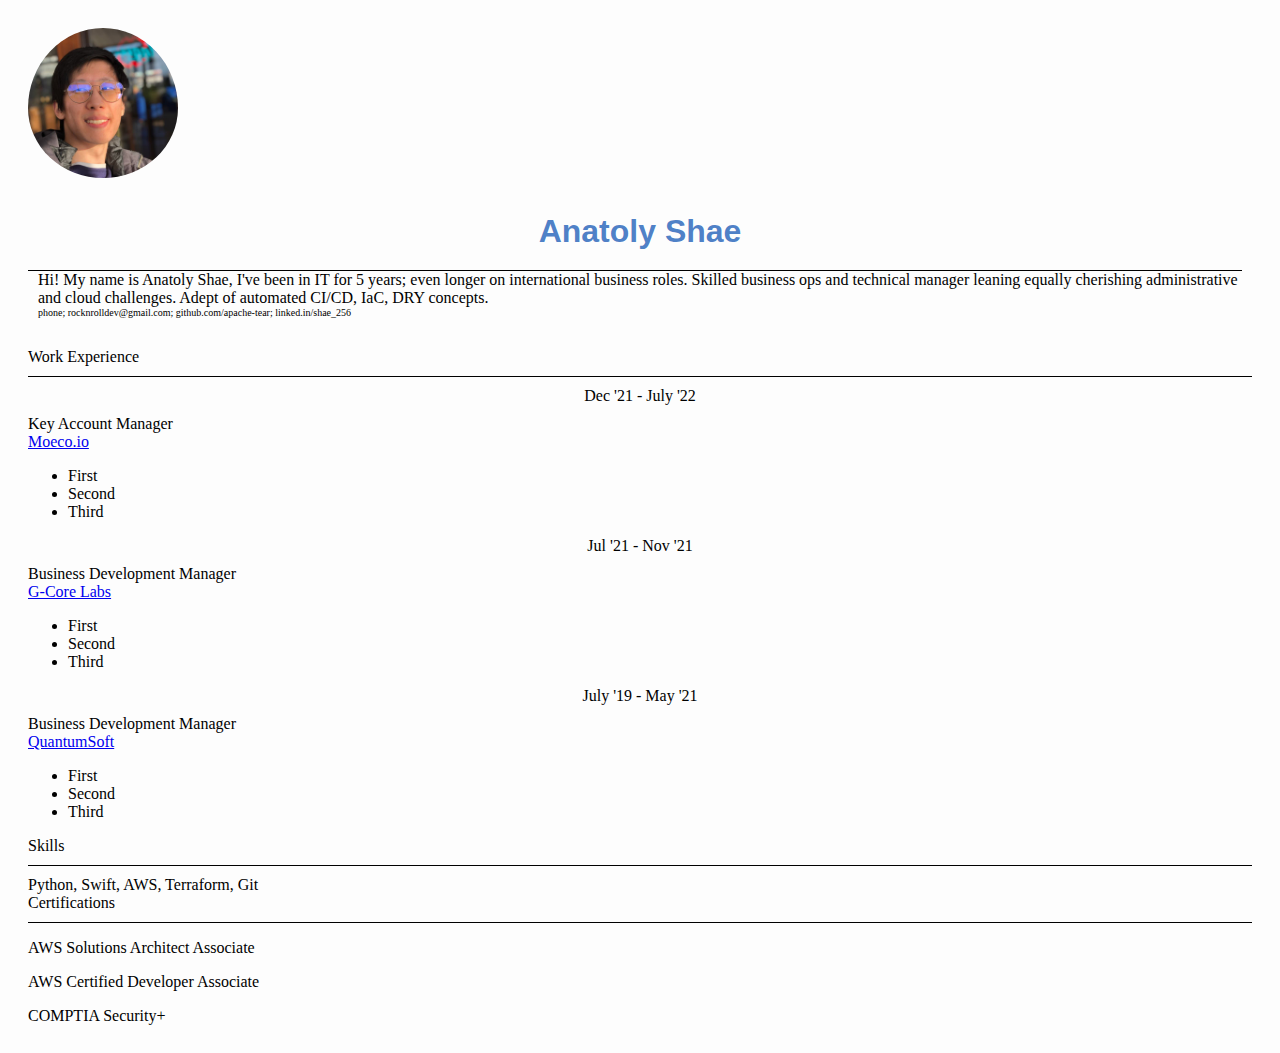
==== static/index.html @ 4fddb965 "Folder structure update" ====
<!doctype html>
<html lang="en">
  
<head>
    <meta charset="utf-8">
    <meta name="viewport" content="width=device-width, initial-scale=1">
    <meta name="author" content="Anatoly Shae">
    <title>Shae256 Site</title>
    <link href="https://cdn.jsdelivr.net/npm/bootstrap@5.2.0/dist/css/bootstrap.min.css" rel="stylesheet" integrity="sha384-gH2yIJqKdNHPEq0n4Mqa/HGKIhSkIHeL5AyhkYV8i59U5AR6csBvApHHNl/vI1Bx" crossorigin="anonymous">
    <link href="./styles.css" rel="stylesheet">
</head>
  
<body>
    <div class="wrapper">
        
        <div class="row text-center">
            <div class="div-main-avatar">
                <img src="./avatar.jpg" alt="" class="img-avatar">
            </div>
         </div>
        
        <div class="row">
            <div class="text-center">
                <h1 class="h1-centered">Anatoly Shae</h1>
            </div>
        </div>    
        
        <div class="div-bio">
            <div >
                Hi! My name is Anatoly Shae, I've been in IT for 5 years; even longer on international business roles. Skilled business ops and technical manager leaning equally cherishing administrative and cloud challenges. Adept of automated CI/CD, IaC, DRY concepts. 
            </div>
            <div class="contacts">
                phone; rocknrolldev@gmail.com; github.com/apache-tear; linked.in/shae_256 
            </div>
        </div>        
        
        <div class="row">
            
            <div class="col-md-8">
                <div class="l2-label fw-bold"> Work Experience </div>
                    <div class="row">
                        <div class="col-lg-3 dates">Dec '21 - July '22</div>
                        <div class="col-md-5 info">
                            <span class="job-title">Key Account Manager</span> <br>
                                <a href="https://moeco.io">Moeco.io</a>
                                    <ul>
                                        <li>First</li>
                                        <li>Second</li>
                                        <li>Third</li>
                                    </ul>
                        </div>
                    </div>

                    <div class="row">
                        <div class="col-lg-3 dates">Jul '21 - Nov '21</div>
                        <div class="col-md-5 info">
                            <span class="job-title">Business Development Manager</span> <br>
                                <a href="https://gcorelabs.com">G-Core Labs</a>
                                    <ul>
                                        <li>First</li>
                                        <li>Second</li>
                                        <li>Third</li>
                                    </ul>
                        </div>
                    </div>

                    <div class="row">
                        <div class="col-lg-3 dates">July '19 - May '21</div>
                        <div class="col-md-5 info">
                            <span class="job-title">Business Development Manager</span> <br>
                                <a href="https://quantumsoft.pro">QuantumSoft</a>
                                    <ul>
                                        <li>First</li>
                                        <li>Second</li>
                                        <li>Third</li>
                                    </ul>
                        </div>
                    </div>
            </div>
        

            <div class="col-md-4">
                <div class="l2-label fw-bold">Skills</div>
                <div class="col-md-4 fine-width text-left">
                    <label>Python, Swift, AWS, Terraform, Git</label>
                </div>
                <div class="p-3"></div>
                <div class="l2-label fw-bold">Certifications</div>
                <div class="col-md-4 fine-width">
                    <p>AWS Solutions Architect Associate</p>
                    <p>AWS Certified Developer Associate</p>
                    <label>COMPTIA Security+</label>
                </div>
            </div>

        </div>
<!--
        
                
                
                    </div>
                    
                    <div class="row">
                        <div class="col-sm-2 dates">June 2021 - Oct 2021</div>
                        <div class="col-sm-10 info">
                            <span class="job-title">Business Development Manager</span> <br>
                            <a href="https://gcorelabs.com">G-Core Labs</a>
                            <ul>
                                <li>First</li>
                                <li>Second</li>
                                <li>Third</li>
                            </ul>
                        </div>
                    </div>

                    <div class="row">
                        <div class="col-sm-2 dates">June 2019 - May 2021</div>
                        <div class="col-sm-10 info">
                            <span class="job-title">Business Development Manager</span> <br>
                            <a href="https://quantumsoft.pro">QuantumSoft Inc</a>
                            <ul>
                                <li>First</li>
                                <li>Second</li>
                                <li>Third</li>
                            </ul>
                        </div>
                    </div>
        </div>    
    </div>*/
-->

    <script src="https://cdn.jsdelivr.net/npm/bootstrap@5.2.0/dist/js/bootstrap.bundle.min.js" integrity="sha384-A3rJD856KowSb7dwlZdYEkO39Gagi7vIsF0jrRAoQmDKKtQBHUuLZ9AsSv4jD4Xa" crossorigin="anonymous"></script>

</body>
</html>
---- static/styles.css ----
.wrapper {
    padding-left: 20px;
    padding-top: 20px;
    padding-right: 20px;
    padding-bottom: 20px;
}

body {
    background-color:rgba(252, 253, 253, 0.774)
}
.img-avatar {
    width:150px;
    padding-bottom: 10px;
    border-radius: 50%;
    display: inline-block;
    text-align: left;
}

.h1-centered {
    text-align: center;
    color: rgba(21, 88, 181, 0.774);
    font-family:'Segoe UI', Tahoma, Geneva, Verdana, sans-serif;
    margin-bottom: 20px;
}

.div-bio {
    border-top: 1px solid black; 
    padding-left: 10px; 
    margin-right: 10px;
    margin-bottom: 30px;
    font-size: medium;
}

.contacts {
    font-size: x-small;
}

.l2-label {
    margin-bottom: 10px;
    padding-bottom: 10px;
    border-bottom: 1px solid black;
}

.dates {
    padding-bottom: 10px;
    text-align: center;
}

.info {
    width: 75%;
}


.fine-width {
    width: 100%
}


.job-title {
    font-weight: 500;
}
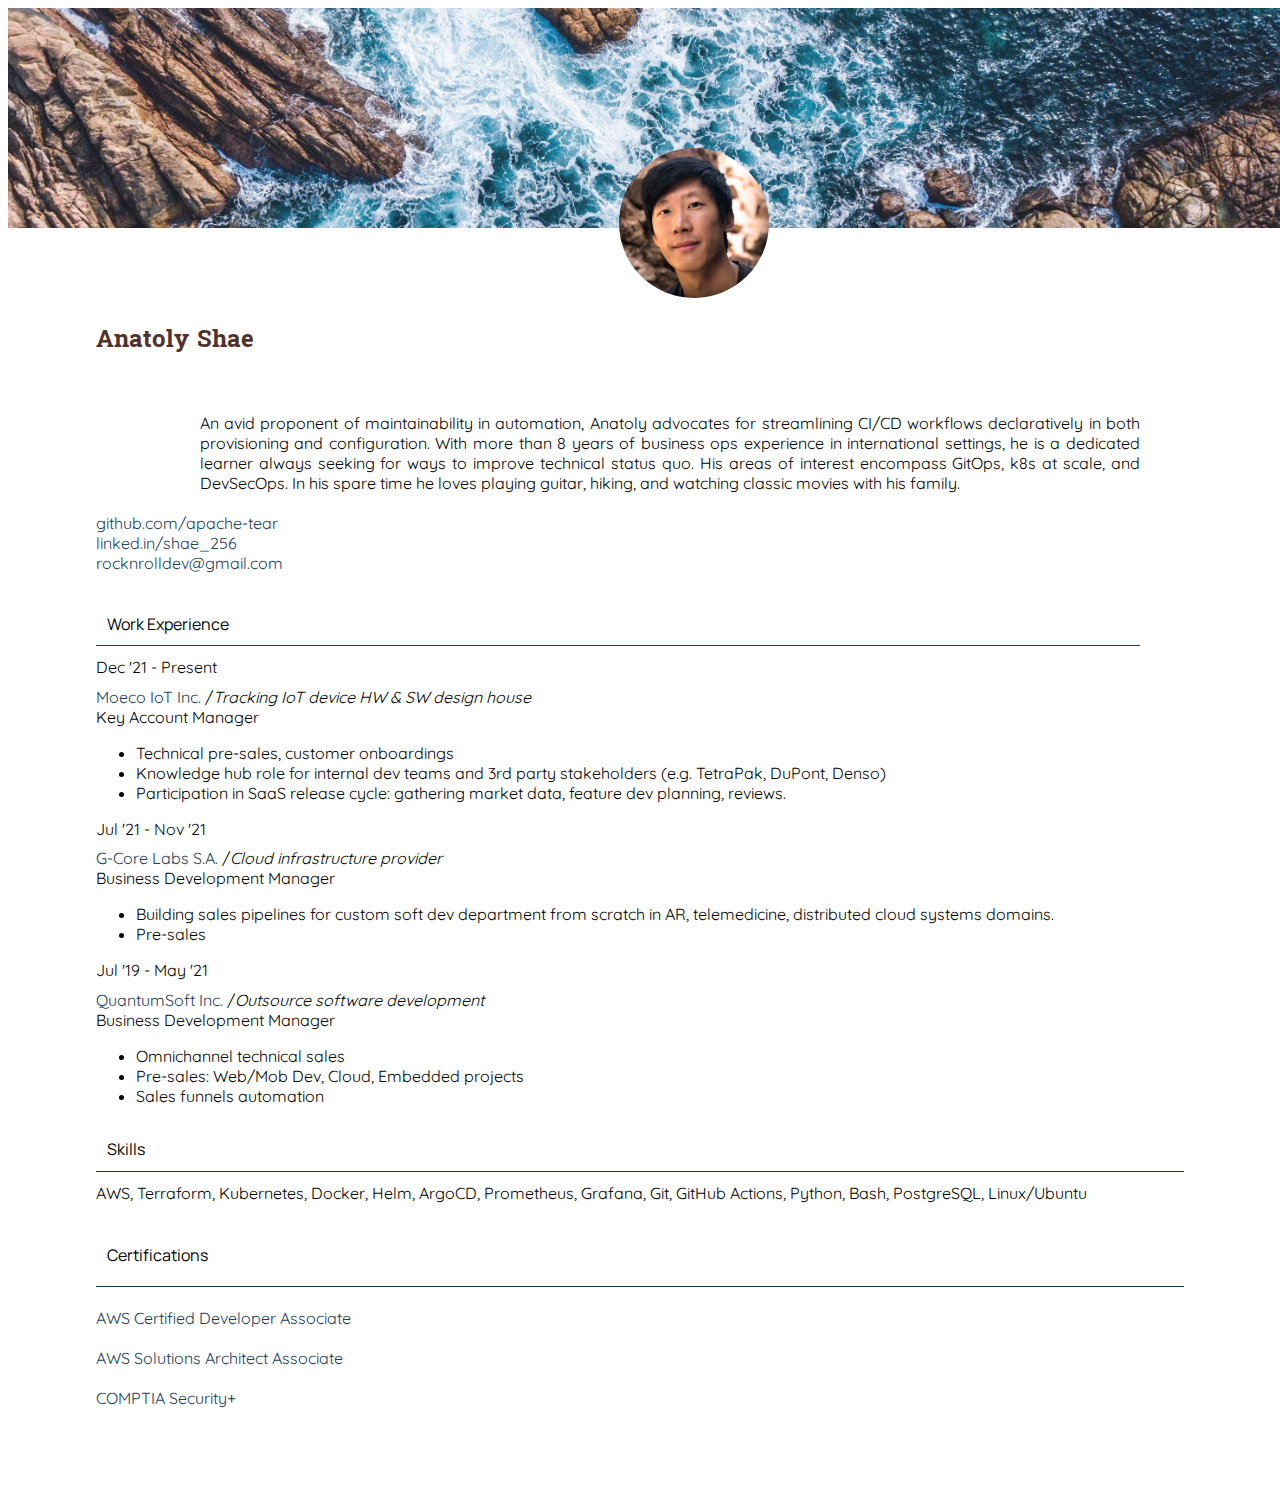
==== commit 720a457d: "Static files ready, infra ready, raises successfully." ====
--- a/static/index.html
+++ b/static/index.html
@@ -5,129 +5,111 @@
     <meta charset="utf-8">
     <meta name="viewport" content="width=device-width, initial-scale=1">
     <meta name="author" content="Anatoly Shae">
-    <title>Shae256 Site</title>
+    <title>Site</title>
     <link href="https://cdn.jsdelivr.net/npm/bootstrap@5.2.0/dist/css/bootstrap.min.css" rel="stylesheet" integrity="sha384-gH2yIJqKdNHPEq0n4Mqa/HGKIhSkIHeL5AyhkYV8i59U5AR6csBvApHHNl/vI1Bx" crossorigin="anonymous">
     <link href="./styles.css" rel="stylesheet">
+
+    <link rel="preconnect" href="https://fonts.googleapis.com">
+    <link rel="preconnect" href="https://fonts.gstatic.com" crossorigin>
+    <link href="https://fonts.googleapis.com/css2?family=Manrope:wght@600&family=Quicksand&family=Suwannaphum:wght@400&display=swap" rel="stylesheet">
 </head>
   
 <body>
+    <div class="bg-image"></div>
+    
     <div class="wrapper">
         
-        <div class="row text-center">
-            <div class="div-main-avatar">
-                <img src="./avatar.jpg" alt="" class="img-avatar">
+        <div class="row row-ava">
+            <div class="col-sm-auto col-ava">
+                <img src="./ava.jpg" alt="" class="img-avatar">
+            </div>  
+            <div class="col-sm-auto align-self-end col-txt">
+                <h2 class="h-name text-small-center">Anatoly Shae</h1>
+            </div> 
+        </div>
+        
+        <div class="row bio">
+            <div>                
+                An avid proponent of maintainability in automation, Anatoly advocates for streamlining CI/CD workflows declaratively in both provisioning and configuration. With more than 8 years of business ops experience in international settings, he is a dedicated learner always seeking for ways to improve technical status quo. His areas of interest encompass GitOps, k8s at scale, and DevSecOps. In his spare time he loves playing guitar, hiking, and watching classic movies with his family. 
+            </div>        
+        </div>
+        
+        <div class="container">
+            <div class="row justify-content-center text-center"> 
+                <div class="col-sm-auto">
+                    <a href="https://github.com/apache-tear" target="_blank">github.com/apache-tear</a>
+                </div>
+                <div class="col-sm-auto">
+                    <a href="https://linked.in/shae_256" target="_blank">linked.in/shae_256</a>
+                </div>
+                <div class="col-sm-auto">
+                    <a href="mailto:rocknrolldev@gmail.com" target="_blank">rocknrolldev@gmail.com</a>
+                </div>
             </div>
-         </div>
-        
-        <div class="row">
-            <div class="text-center">
-                <h1 class="h1-centered">Anatoly Shae</h1>
-            </div>
-        </div>    
-        
-        <div class="div-bio">
-            <div >
-                Hi! My name is Anatoly Shae, I've been in IT for 5 years; even longer on international business roles. Skilled business ops and technical manager leaning equally cherishing administrative and cloud challenges. Adept of automated CI/CD, IaC, DRY concepts. 
-            </div>
-            <div class="contacts">
-                phone; rocknrolldev@gmail.com; github.com/apache-tear; linked.in/shae_256 
-            </div>
-        </div>        
-        
-        <div class="row">
-            
-            <div class="col-md-8">
-                <div class="l2-label fw-bold"> Work Experience </div>
-                    <div class="row">
-                        <div class="col-lg-3 dates">Dec '21 - July '22</div>
-                        <div class="col-md-5 info">
-                            <span class="job-title">Key Account Manager</span> <br>
-                                <a href="https://moeco.io">Moeco.io</a>
+        </div>
+
+        <div class="row cont-facts">
+            <div class="col-lg-8 cont-info" id="work">
+                
+                <div>
+                    <div class="l2-label">Work Experience</div>
+                        <div class="row">
+                            <div class="col-lg-3 text-center dates">Dec '21 - Present</div>
+                            <div class="col-lg-9">
+                                <a href="https://moeco.io" target="_blank">Moeco IoT Inc.</a> /<i>Tracking IoT device HW & SW design house</i></br>
+                                <span>Key Account Manager</span>
                                     <ul>
-                                        <li>First</li>
-                                        <li>Second</li>
-                                        <li>Third</li>
+                                        <li>Technical pre-sales, customer onboardings</li>
+                                        <li>Knowledge hub role for internal dev teams and 3rd party stakeholders (e.g. TetraPak, DuPont, Denso)</li>
+                                        <li>Participation in SaaS release cycle: gathering market data, feature dev planning, reviews.</li>
                                     </ul>
+                            </div>
                         </div>
-                    </div>
 
-                    <div class="row">
-                        <div class="col-lg-3 dates">Jul '21 - Nov '21</div>
-                        <div class="col-md-5 info">
-                            <span class="job-title">Business Development Manager</span> <br>
-                                <a href="https://gcorelabs.com">G-Core Labs</a>
+                        <div class="row">
+                            <div class="col-lg-3 text-center dates">Jul '21 - Nov '21</div>
+                            <div class="col-lg-9">
+                                <a href="https://gcorelabs.com" target="_blank">G-Core Labs S.A.</a> /<i>Cloud infrastructure provider</i></br>
+                                <span>Business Development Manager</span>
+                                        <ul>
+                                            <li>Building sales pipelines for custom soft dev department from scratch in AR, telemedicine, distributed cloud systems domains.</li>
+                                            <li>Pre-sales</li>
+                                        </ul>
+                            </div>
+                        </div>
+
+                        <div class="row">
+                            <div class="col-lg-3 text-center dates">Jul '19 - May '21</div>
+                            <div class="col-lg-9">
+                                <a href="https://quantumsoft.pro" target="_blank">QuantumSoft Inc.</a> /<i>Outsource software development</i></br>
+                                <span>Business Development Manager</span>
                                     <ul>
-                                        <li>First</li>
-                                        <li>Second</li>
-                                        <li>Third</li>
+                                        <li>Omnichannel technical sales</li>
+                                        <li>Pre-sales: Web/Mob Dev, Cloud, Embedded projects</li>
+                                        <li>Sales funnels automation</li>
                                     </ul>
+                            </div>
                         </div>
-                    </div>
-
-                    <div class="row">
-                        <div class="col-lg-3 dates">July '19 - May '21</div>
-                        <div class="col-md-5 info">
-                            <span class="job-title">Business Development Manager</span> <br>
-                                <a href="https://quantumsoft.pro">QuantumSoft</a>
-                                    <ul>
-                                        <li>First</li>
-                                        <li>Second</li>
-                                        <li>Third</li>
-                                    </ul>
-                        </div>
-                    </div>
+                </div>
             </div>
         
 
-            <div class="col-md-4">
-                <div class="l2-label fw-bold">Skills</div>
-                <div class="col-md-4 fine-width text-left">
-                    <label>Python, Swift, AWS, Terraform, Git</label>
-                </div>
-                <div class="p-3"></div>
-                <div class="l2-label fw-bold">Certifications</div>
-                <div class="col-md-4 fine-width">
-                    <p>AWS Solutions Architect Associate</p>
-                    <p>AWS Certified Developer Associate</p>
-                    <label>COMPTIA Security+</label>
+            <div class="col-lg-4">
+                <div class="cont-info" id="skills">
+                    <div class="l2-label">Skills</div>
+                    <div class="text-skills">AWS, Terraform, Kubernetes, Docker, Helm, ArgoCD, Prometheus, Grafana, Git, GitHub Actions, Python, Bash, PostgreSQL, Linux/Ubuntu</div>
+                </div>    
+                
+                <div class="cont-info" id="certs">
+                    <div class="l2-label">Certifications</div>
+                        <a href="https://www.credly.com/badges/b8bd87cd-93b0-423e-9c28-52a144b0dd41/public_url" target="_blank">AWS Certified Developer Associate</a><br>
+                        <a href="https://www.credly.com/badges/4336c050-735f-4844-b32b-04fff3efbabf/public_url" target="_blank">AWS Solutions Architect Associate</a><br>
+                        <a href="https://www.credly.com/badges/879f9c7d-93f5-435d-a902-5f10078a81a7/public_url" target="_blank">COMPTIA Security+</a>
+                    </div>
                 </div>
             </div>
 
         </div>
-<!--
-        
-                
-                
-                    </div>
-                    
-                    <div class="row">
-                        <div class="col-sm-2 dates">June 2021 - Oct 2021</div>
-                        <div class="col-sm-10 info">
-                            <span class="job-title">Business Development Manager</span> <br>
-                            <a href="https://gcorelabs.com">G-Core Labs</a>
-                            <ul>
-                                <li>First</li>
-                                <li>Second</li>
-                                <li>Third</li>
-                            </ul>
-                        </div>
-                    </div>
-
-                    <div class="row">
-                        <div class="col-sm-2 dates">June 2019 - May 2021</div>
-                        <div class="col-sm-10 info">
-                            <span class="job-title">Business Development Manager</span> <br>
-                            <a href="https://quantumsoft.pro">QuantumSoft Inc</a>
-                            <ul>
-                                <li>First</li>
-                                <li>Second</li>
-                                <li>Third</li>
-                            </ul>
-                        </div>
-                    </div>
-        </div>    
-    </div>*/
--->
 
     <script src="https://cdn.jsdelivr.net/npm/bootstrap@5.2.0/dist/js/bootstrap.bundle.min.js" integrity="sha384-A3rJD856KowSb7dwlZdYEkO39Gagi7vIsF0jrRAoQmDKKtQBHUuLZ9AsSv4jD4Xa" crossorigin="anonymous"></script>
 
--- a/static/styles.css
+++ b/static/styles.css
@@ -1,61 +1,124 @@
-.wrapper {
-    padding-left: 20px;
-    padding-top: 20px;
-    padding-right: 20px;
-    padding-bottom: 20px;
+body {
+    font-family: 'Quicksand', sans-serif; 
 }
 
-body {
-    background-color:rgba(252, 253, 253, 0.774)
+a:link {
+    text-decoration: none;
+    color: rgb(33, 64, 89);
 }
-.img-avatar {
-    width:150px;
-    padding-bottom: 10px;
-    border-radius: 50%;
-    display: inline-block;
-    text-align: left;
+  
+a:visited {
+    color: rgb(143, 113, 31);
+}
+  
+a:hover {
+    color: rgba(236, 191, 12, 0.667);
+}
+  
+.wrapper {
+    padding-left: 7%;
+    padding-top: 20px;
+    padding-right: 7%;
+    padding-bottom: 3%;
 }
 
-.h1-centered {
-    text-align: center;
-    color: rgba(21, 88, 181, 0.774);
-    font-family:'Segoe UI', Tahoma, Geneva, Verdana, sans-serif;
-    margin-bottom: 20px;
+.bg-image {
+    width: 100%;
+    background: url('./bg.jpg') no-repeat;
+    opacity: 0.92;
+    background-size: cover;
+    height: 220px;
+    position: absolute;
+    z-index: -1;
 }
 
-.div-bio {
-    border-top: 1px solid black; 
-    padding-left: 10px; 
-    margin-right: 10px;
-    margin-bottom: 30px;
-    font-size: medium;
+.row-ava {
+    margin-top: 120px;
+    margin-bottom: 2%;
 }
 
-.contacts {
-    font-size: x-small;
+.col-ava {
+    padding-left: 10%;
+    text-align: center;
+    display: block;
 }
 
+@media only screen and (max-width: 576px) {
+    .col-ava {
+        padding: 0%;
+    }
+}
+
+.img-avatar {
+    width: 150px;
+    border-radius: 50%;
+    display: block;
+    margin-left: auto;
+    margin-right: auto;
+}
+
+.col-txt {
+    padding-bottom: 1%;
+}    
+
+.h-name {
+    text-align: left;
+    color: rgb(79, 50, 45);
+    font-family: 'Suwannaphum', serif;
+}
+
+@media only screen and (max-width: 576px) {
+    .text-small-center {
+       text-align: center;
+       padding-top: 3%;
+    }
+}
+
+
+.bio {
+    padding-left: 9.5%;
+    padding-right: 4%;
+    margin-bottom: 1.2em;
+    font-size: medium;
+    text-align: justify;
+}
+
+@media only screen and (max-width: 991.98px) {
+    .bio {
+       padding-left: 0%;
+    }
+}
+
+
 .l2-label {
-    margin-bottom: 10px;
-    padding-bottom: 10px;
-    border-bottom: 1px solid black;
+    margin-bottom: 1%;
+    padding-bottom: 1%;
+    padding-left: 1%;
+    margin-bottom: 0.7em;
+    border-bottom: 1px solid rgb(29, 55, 75);
+    font-family: 'Manrope', sans-serif;
+}
+
+.cont-facts {
+    margin-top: 2.5em;
 }
 
 .dates {
-    padding-bottom: 10px;
-    text-align: center;
+    padding-bottom: 0.6em;
 }
 
-.info {
-    width: 75%;
+.cont-info {
+    margin-bottom: 2em;    
 }
 
-
-.fine-width {
-    width: 100%
+#work.cont-info {
+    padding-right: 4%;
 }
 
+#certs.cont-info {
+    line-height: 2.5;    
+}
 
-.job-title {
-    font-weight: 500;
-}+.text-skills {
+    text-align: justify;
+}
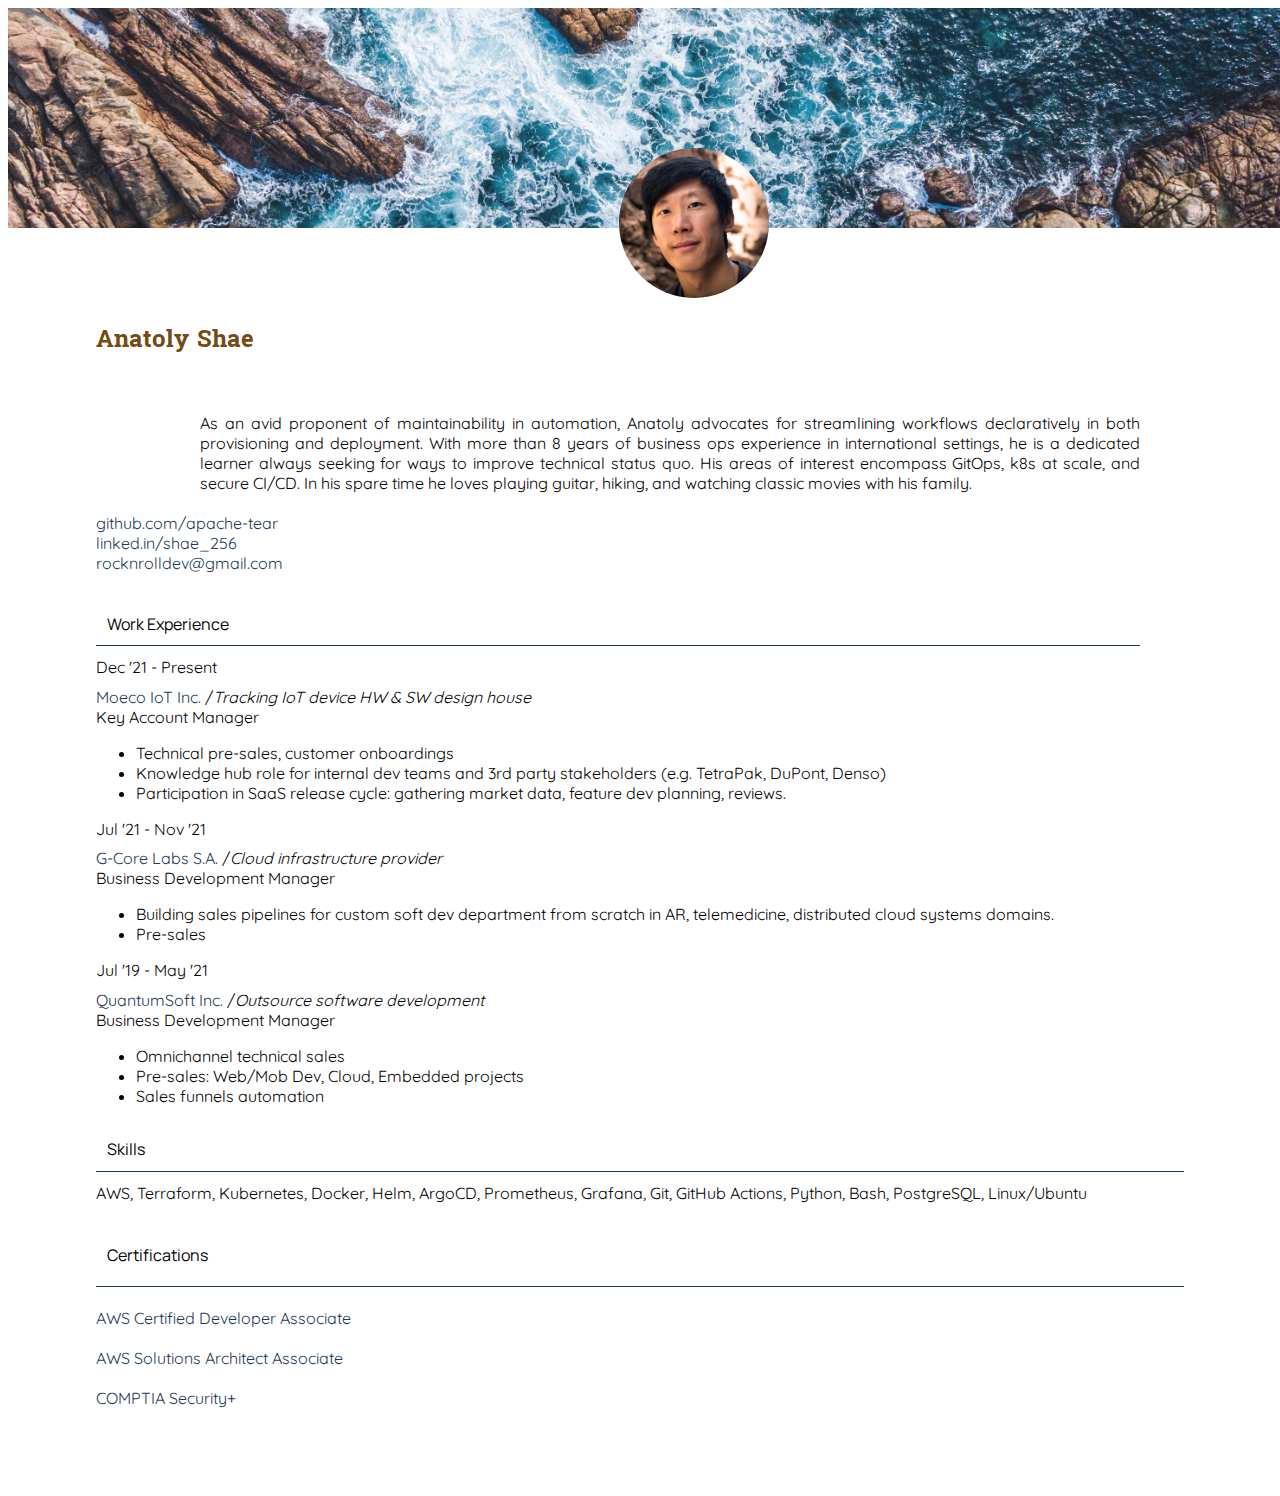
==== commit 3de5a876: "Minor UI changes" ====
--- a/static/index.html
+++ b/static/index.html
@@ -30,7 +30,7 @@
         
         <div class="row bio">
             <div>                
-                An avid proponent of maintainability in automation, Anatoly advocates for streamlining CI/CD workflows declaratively in both provisioning and configuration. With more than 8 years of business ops experience in international settings, he is a dedicated learner always seeking for ways to improve technical status quo. His areas of interest encompass GitOps, k8s at scale, and DevSecOps. In his spare time he loves playing guitar, hiking, and watching classic movies with his family. 
+                As an avid proponent of maintainability in automation, Anatoly advocates for streamlining workflows declaratively in both provisioning and deployment. With more than 8 years of business ops experience in international settings, he is a dedicated learner always seeking for ways to improve technical status quo. His areas of interest encompass GitOps, k8s at scale, and secure CI/CD. In his spare time he loves playing guitar, hiking, and watching classic movies with his family. 
             </div>        
         </div>
         
--- a/static/styles.css
+++ b/static/styles.css
@@ -4,11 +4,11 @@
 
 a:link {
     text-decoration: none;
-    color: rgb(33, 64, 89);
+    color: rgb(33, 55, 89);
 }
   
 a:visited {
-    color: rgb(143, 113, 31);
+    color: rgba(108, 64, 6, 0.966);
 }
   
 a:hover {
@@ -63,7 +63,7 @@
 
 .h-name {
     text-align: left;
-    color: rgb(79, 50, 45);
+    color: rgba(108, 64, 6, 0.966);
     font-family: 'Suwannaphum', serif;
 }
 
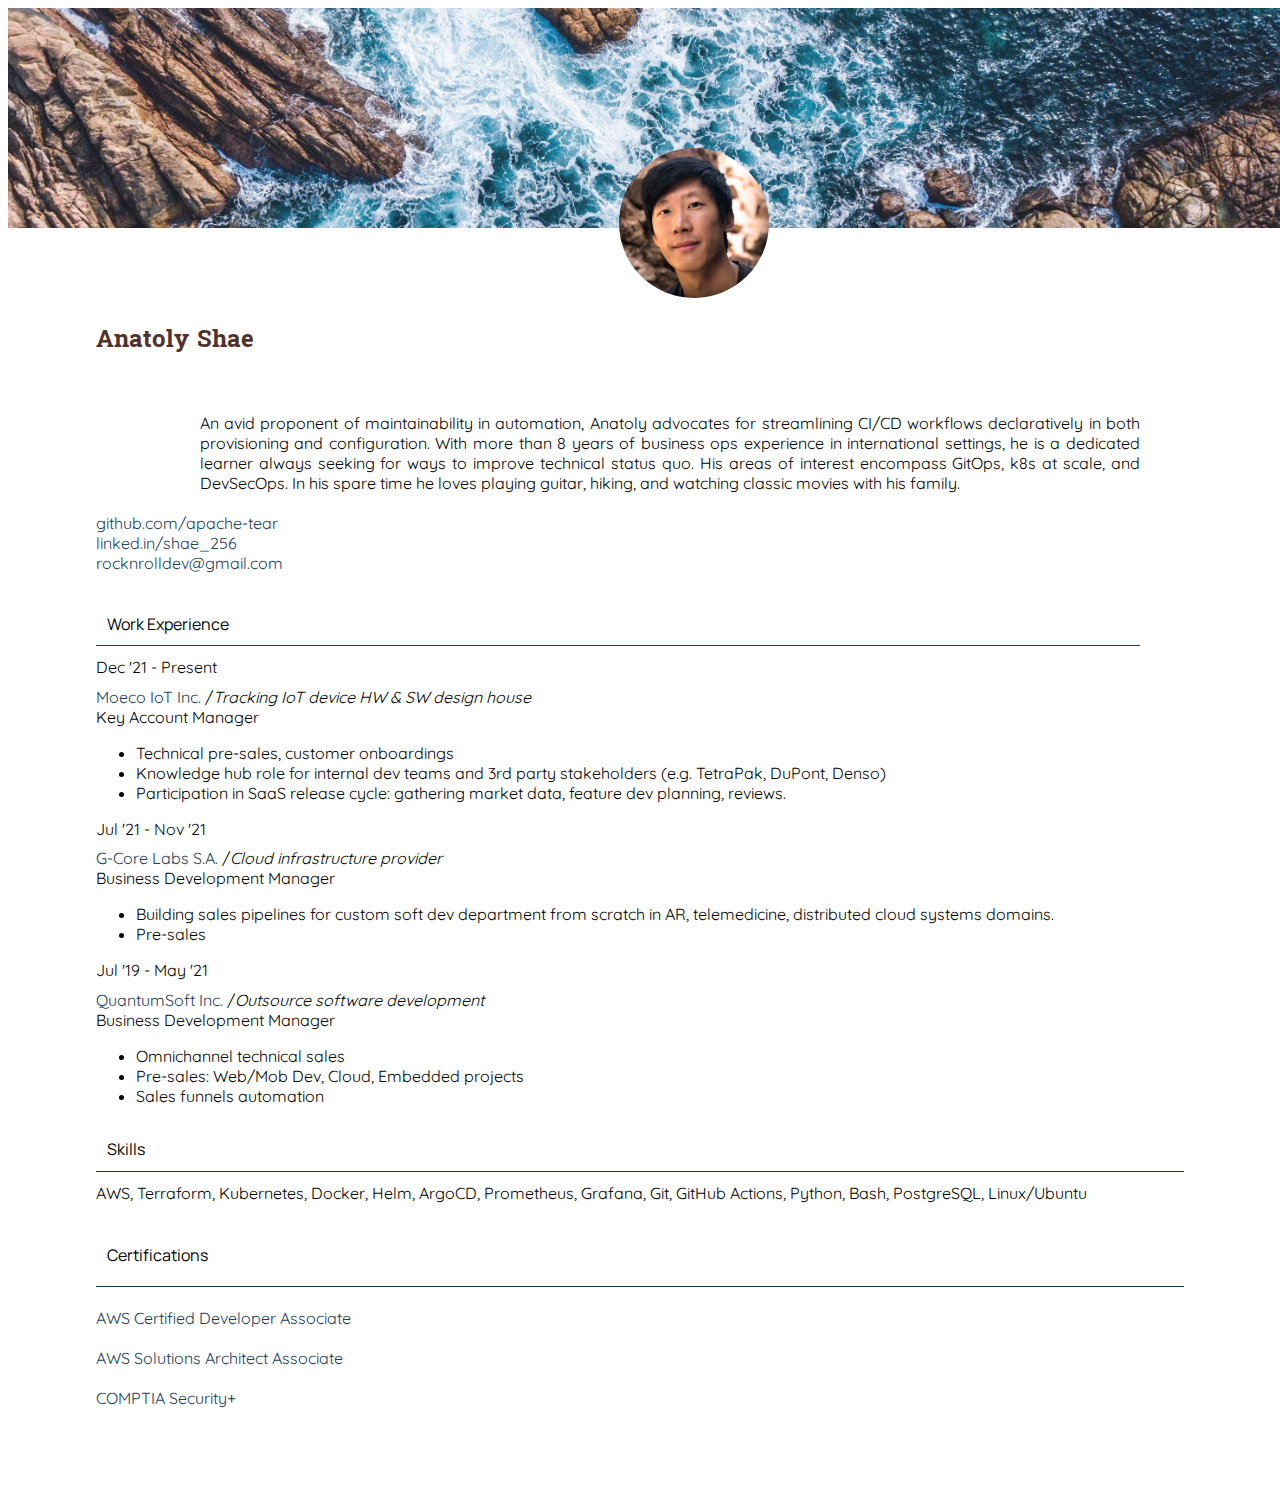
==== commit f675d346: "New structure" ====
--- a/static/index.html
+++ b/static/index.html
@@ -5,7 +5,7 @@
     <meta charset="utf-8">
     <meta name="viewport" content="width=device-width, initial-scale=1">
     <meta name="author" content="Anatoly Shae">
-    <title>Site</title>
+    <title>Anatoly Shae</title>
     <link href="https://cdn.jsdelivr.net/npm/bootstrap@5.2.0/dist/css/bootstrap.min.css" rel="stylesheet" integrity="sha384-gH2yIJqKdNHPEq0n4Mqa/HGKIhSkIHeL5AyhkYV8i59U5AR6csBvApHHNl/vI1Bx" crossorigin="anonymous">
     <link href="./styles.css" rel="stylesheet">
 
@@ -30,7 +30,7 @@
         
         <div class="row bio">
             <div>                
-                As an avid proponent of maintainability in automation, Anatoly advocates for streamlining workflows declaratively in both provisioning and deployment. With more than 8 years of business ops experience in international settings, he is a dedicated learner always seeking for ways to improve technical status quo. His areas of interest encompass GitOps, k8s at scale, and secure CI/CD. In his spare time he loves playing guitar, hiking, and watching classic movies with his family. 
+                An avid proponent of maintainability in automation, Anatoly advocates for streamlining CI/CD workflows declaratively in both provisioning and configuration. With more than 8 years of business ops experience in international settings, he is a dedicated learner always seeking for ways to improve technical status quo. His areas of interest encompass GitOps, k8s at scale, and DevSecOps. In his spare time he loves playing guitar, hiking, and watching classic movies with his family. 
             </div>        
         </div>
         
--- a/static/styles.css
+++ b/static/styles.css
@@ -4,11 +4,11 @@
 
 a:link {
     text-decoration: none;
-    color: rgb(33, 55, 89);
+    color: rgb(33, 64, 89);
 }
   
 a:visited {
-    color: rgba(108, 64, 6, 0.966);
+    color: rgb(143, 113, 31);
 }
   
 a:hover {
@@ -63,7 +63,7 @@
 
 .h-name {
     text-align: left;
-    color: rgba(108, 64, 6, 0.966);
+    color: rgb(79, 50, 45);
     font-family: 'Suwannaphum', serif;
 }
 
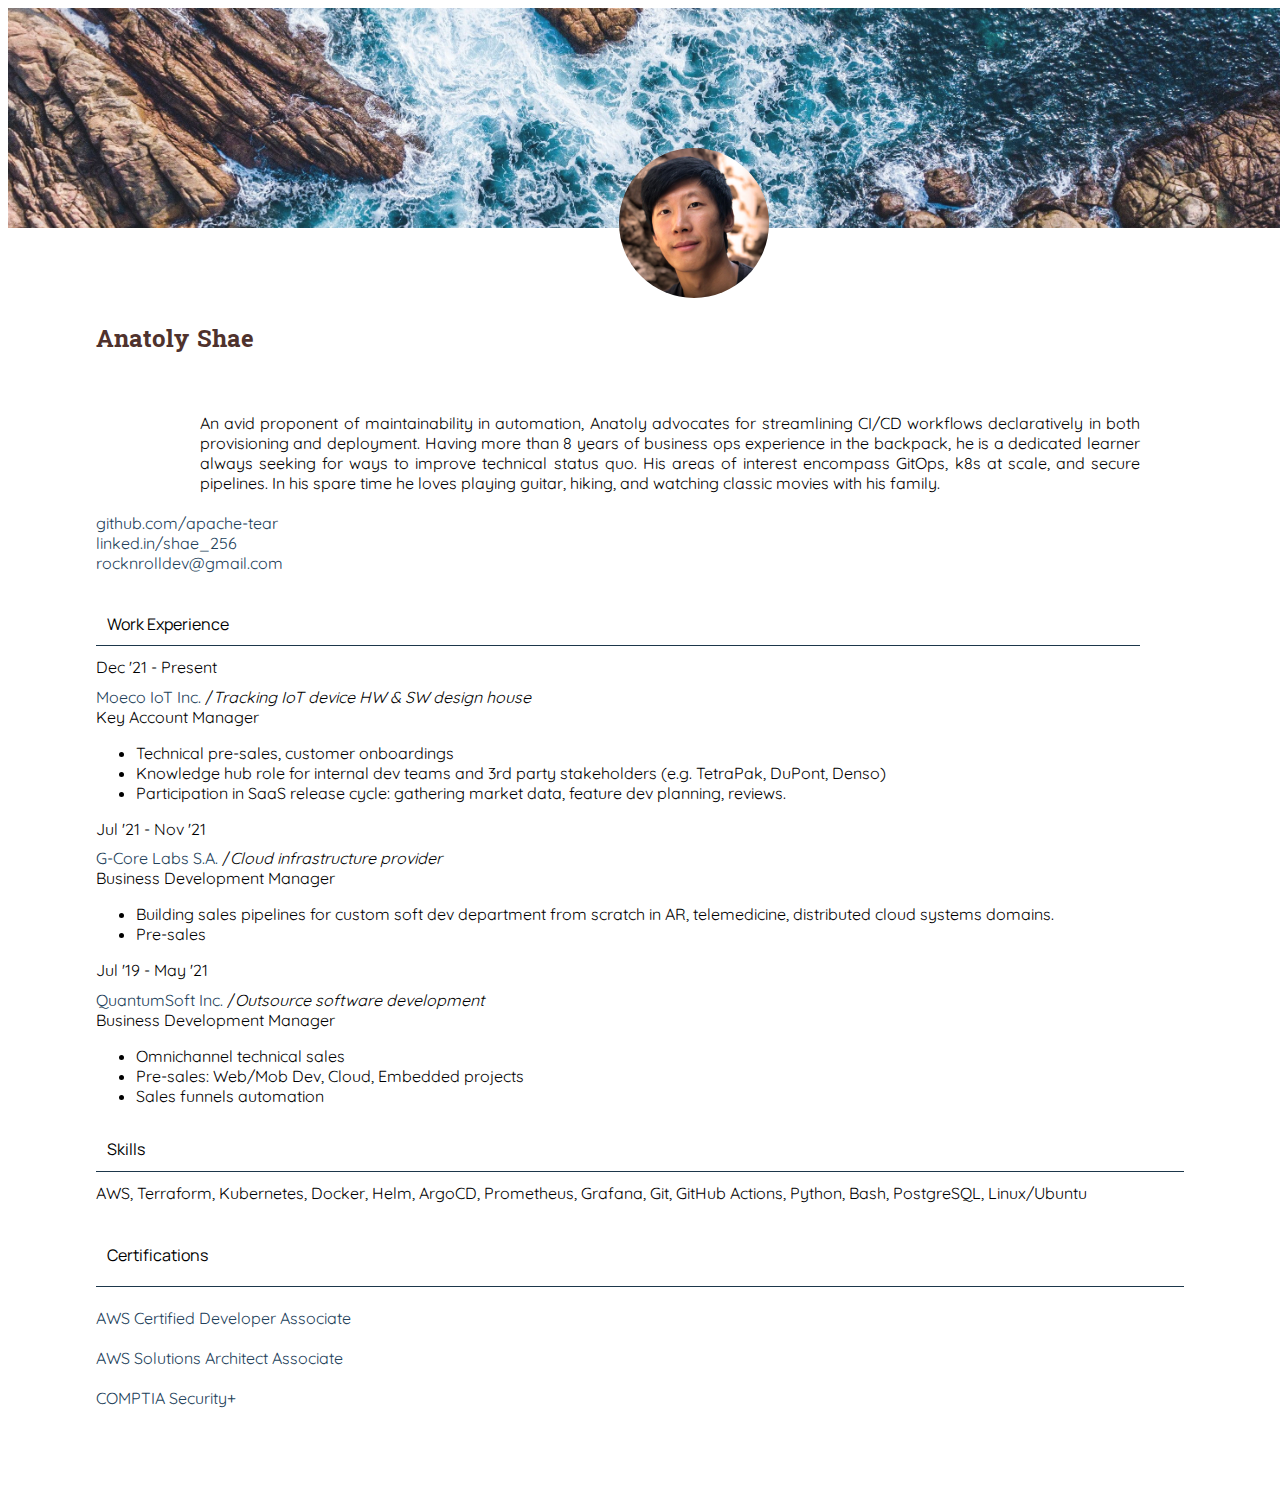
==== commit 20ce4b84: "Text changes" ====
--- a/static/index.html
+++ b/static/index.html
@@ -8,7 +8,7 @@
     <title>Anatoly Shae</title>
     <link href="https://cdn.jsdelivr.net/npm/bootstrap@5.2.0/dist/css/bootstrap.min.css" rel="stylesheet" integrity="sha384-gH2yIJqKdNHPEq0n4Mqa/HGKIhSkIHeL5AyhkYV8i59U5AR6csBvApHHNl/vI1Bx" crossorigin="anonymous">
     <link href="./styles.css" rel="stylesheet">
-
+    <link rel="icon" type="image/x-icon" href="./icon.png">
     <link rel="preconnect" href="https://fonts.googleapis.com">
     <link rel="preconnect" href="https://fonts.gstatic.com" crossorigin>
     <link href="https://fonts.googleapis.com/css2?family=Manrope:wght@600&family=Quicksand&family=Suwannaphum:wght@400&display=swap" rel="stylesheet">
@@ -30,7 +30,7 @@
         
         <div class="row bio">
             <div>                
-                An avid proponent of maintainability in automation, Anatoly advocates for streamlining CI/CD workflows declaratively in both provisioning and configuration. With more than 8 years of business ops experience in international settings, he is a dedicated learner always seeking for ways to improve technical status quo. His areas of interest encompass GitOps, k8s at scale, and DevSecOps. In his spare time he loves playing guitar, hiking, and watching classic movies with his family. 
+                An avid proponent of maintainability in automation, Anatoly advocates for streamlining CI/CD workflows declaratively in both provisioning and deployment. Having more than 8 years of business ops experience in the backpack, he is a dedicated learner always seeking for ways to improve technical status quo. His areas of interest encompass GitOps, k8s at scale, and secure pipelines. In his spare time he loves playing guitar, hiking, and watching classic movies with his family. 
             </div>        
         </div>
         
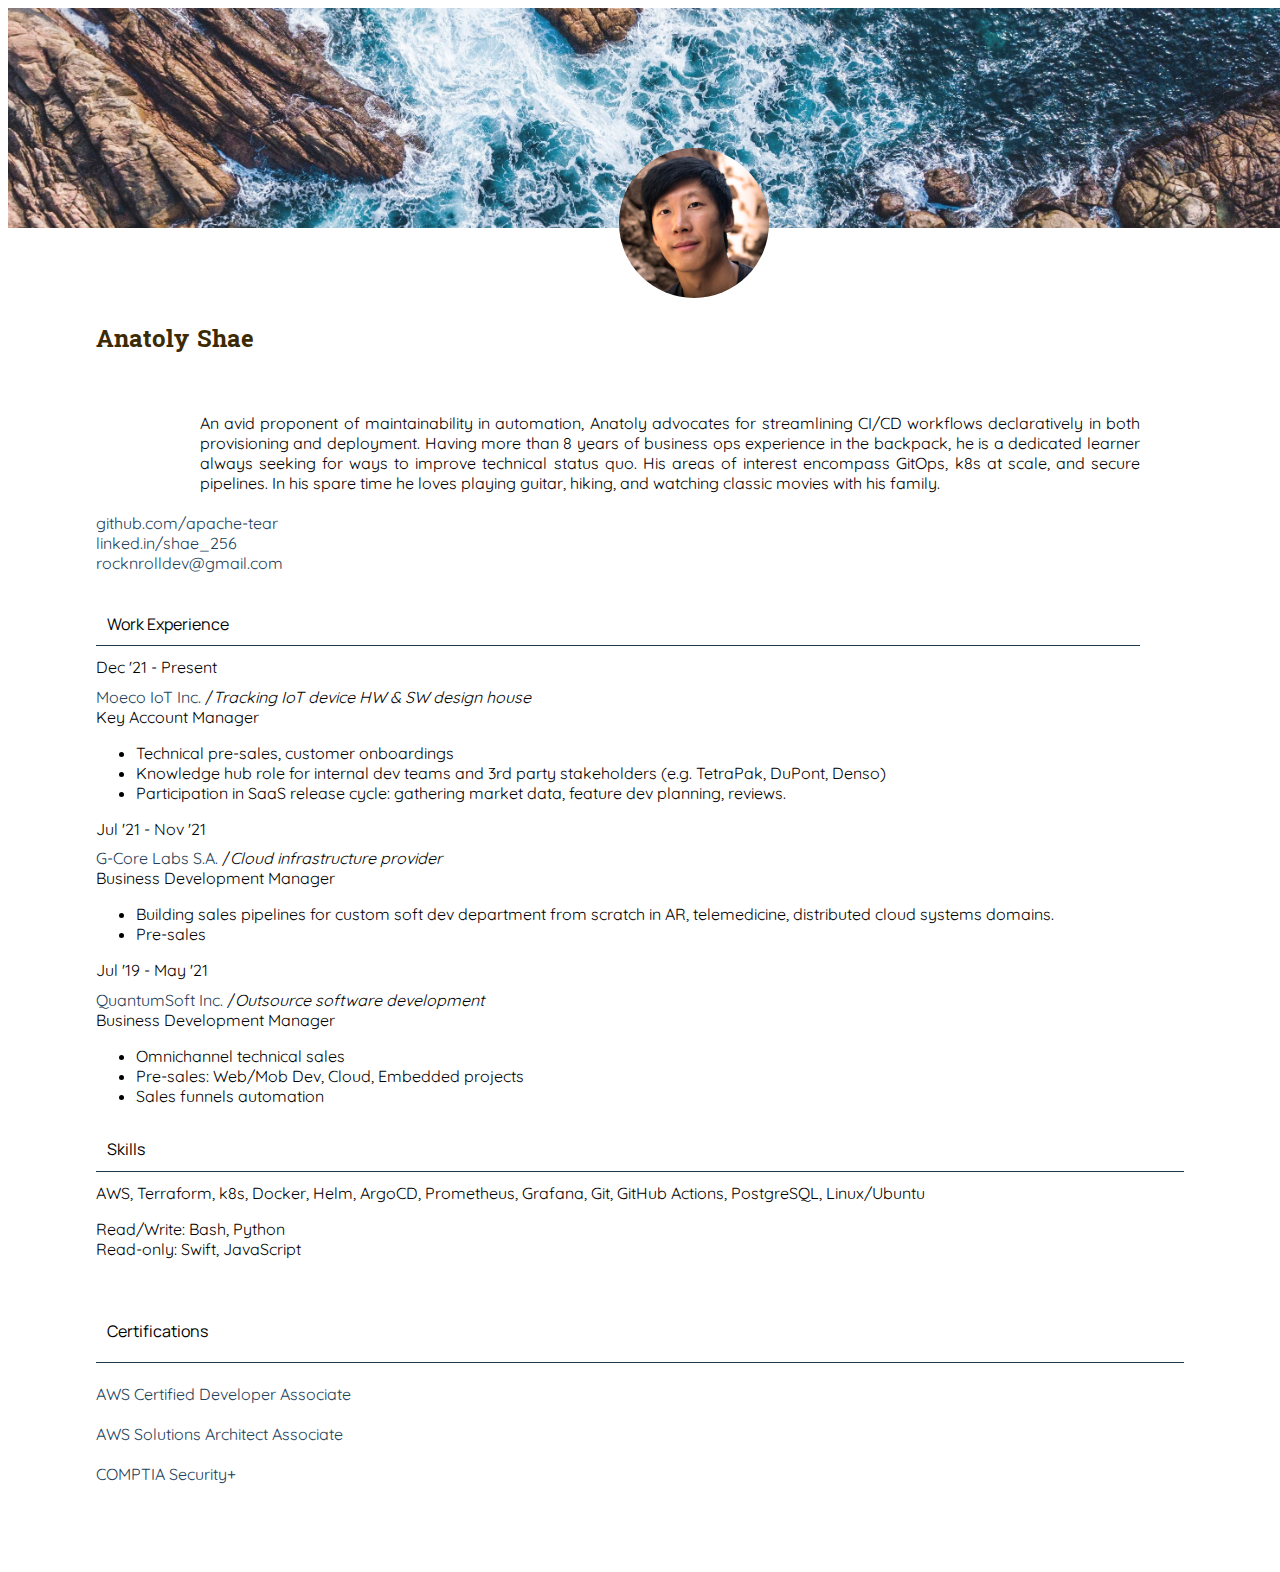
==== commit bf4eb53d: "Previews added" ====
--- a/static/index.html
+++ b/static/index.html
@@ -4,7 +4,11 @@
 <head>
     <meta charset="utf-8">
     <meta name="viewport" content="width=device-width, initial-scale=1">
-    <meta name="author" content="Anatoly Shae">
+    <meta property="og:type" content="website" />
+    <meta property="og:url" content="https://a-sh.ae" />
+    <meta property="og:title" content="Anatoly Shae" />
+    <meta property="og:description" content="A Portable CV Without PDFs" />
+    <meta property="og:image" content="https://a-sh.ae/preview.jpg" />
     <title>Anatoly Shae</title>
     <link href="https://cdn.jsdelivr.net/npm/bootstrap@5.2.0/dist/css/bootstrap.min.css" rel="stylesheet" integrity="sha384-gH2yIJqKdNHPEq0n4Mqa/HGKIhSkIHeL5AyhkYV8i59U5AR6csBvApHHNl/vI1Bx" crossorigin="anonymous">
     <link href="./styles.css" rel="stylesheet">
@@ -97,8 +101,12 @@
             <div class="col-lg-4">
                 <div class="cont-info" id="skills">
                     <div class="l2-label">Skills</div>
-                    <div class="text-skills">AWS, Terraform, Kubernetes, Docker, Helm, ArgoCD, Prometheus, Grafana, Git, GitHub Actions, Python, Bash, PostgreSQL, Linux/Ubuntu</div>
-                </div>    
+                    <div class="text-skills">AWS, Terraform, k8s, Docker, Helm, ArgoCD, Prometheus, Grafana, Git, GitHub Actions, PostgreSQL, Linux/Ubuntu <br>
+                        <p></p> 
+                        Read/Write: Bash, Python <br>
+                        Read-only: Swift, JavaScript
+                    </div> <br>
+                    </div>    
                 
                 <div class="cont-info" id="certs">
                     <div class="l2-label">Certifications</div>
--- a/static/styles.css
+++ b/static/styles.css
@@ -63,7 +63,7 @@
 
 .h-name {
     text-align: left;
-    color: rgb(79, 50, 45);
+    color: rgb(60, 42, 3);
     font-family: 'Suwannaphum', serif;
 }
 
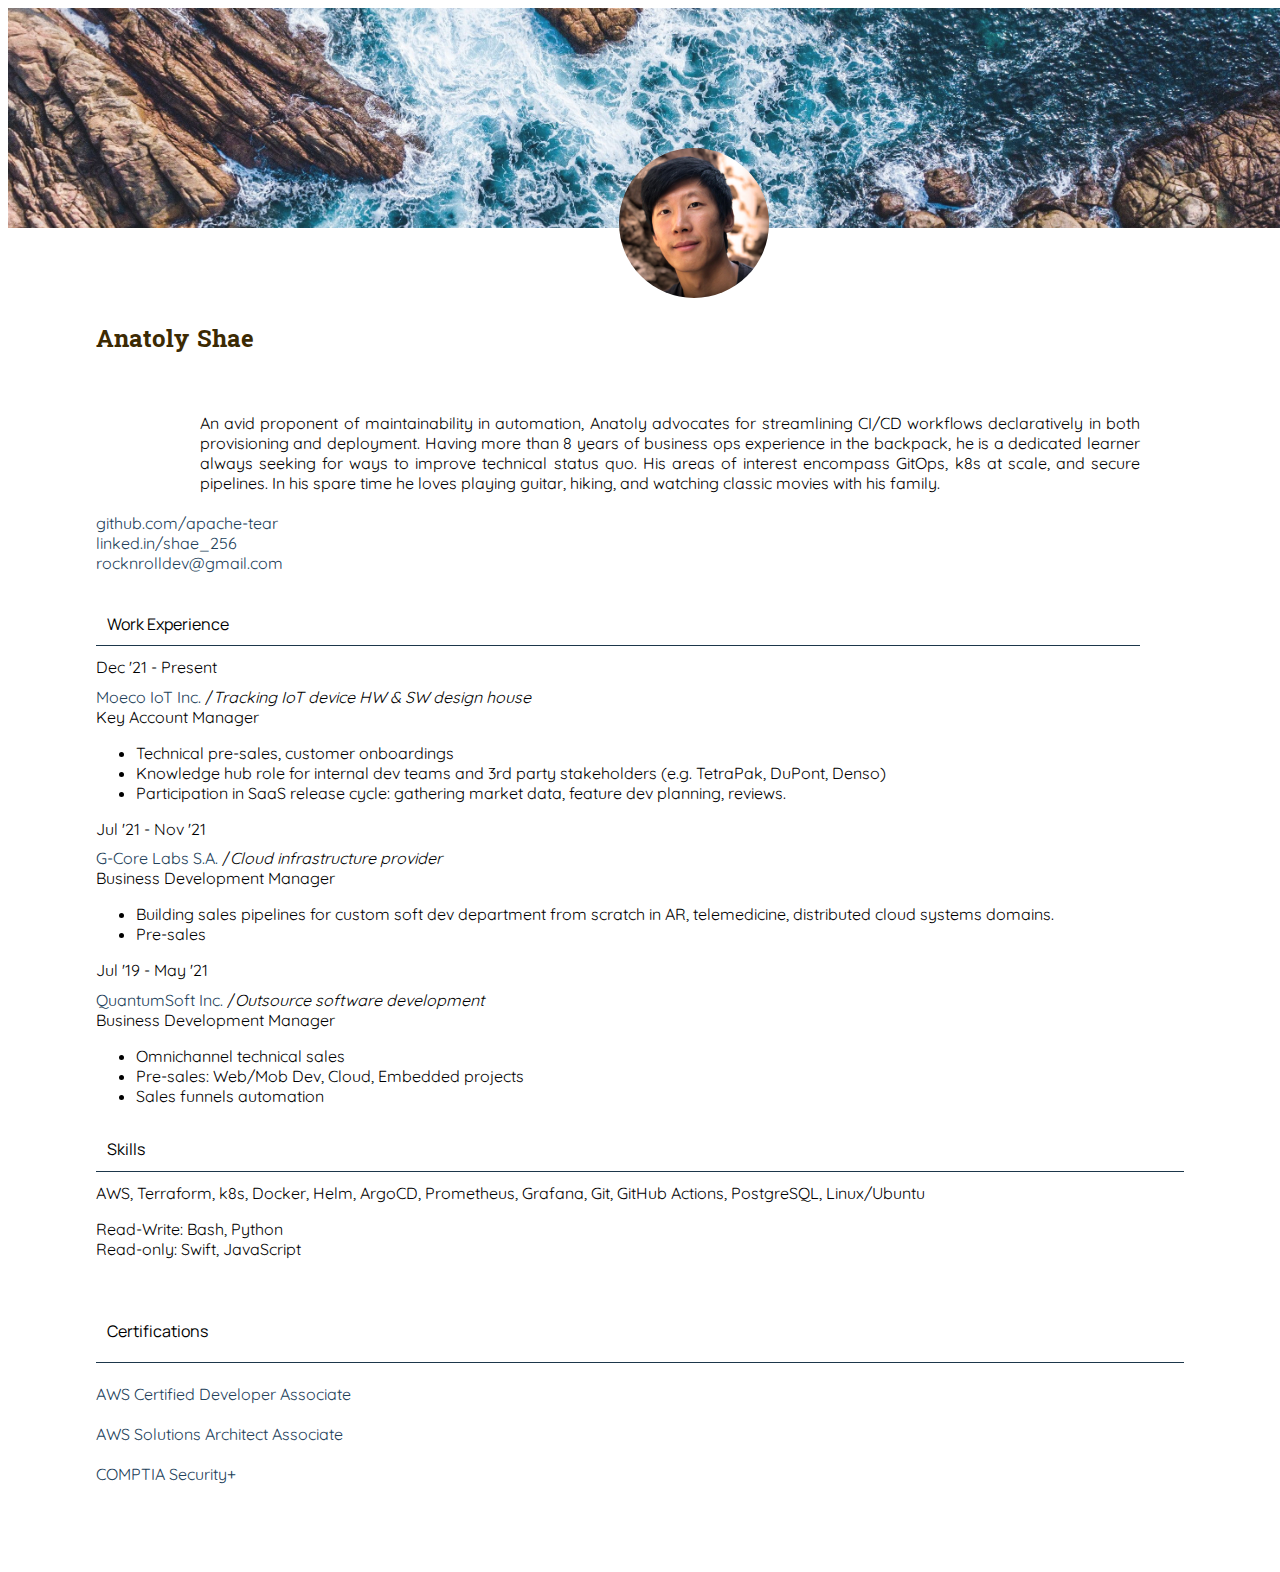
==== commit 73522fd8: "Minor change" ====
--- a/static/index.html
+++ b/static/index.html
@@ -103,7 +103,7 @@
                     <div class="l2-label">Skills</div>
                     <div class="text-skills">AWS, Terraform, k8s, Docker, Helm, ArgoCD, Prometheus, Grafana, Git, GitHub Actions, PostgreSQL, Linux/Ubuntu <br>
                         <p></p> 
-                        Read/Write: Bash, Python <br>
+                        Read-Write: Bash, Python <br>
                         Read-only: Swift, JavaScript
                     </div> <br>
                     </div>    
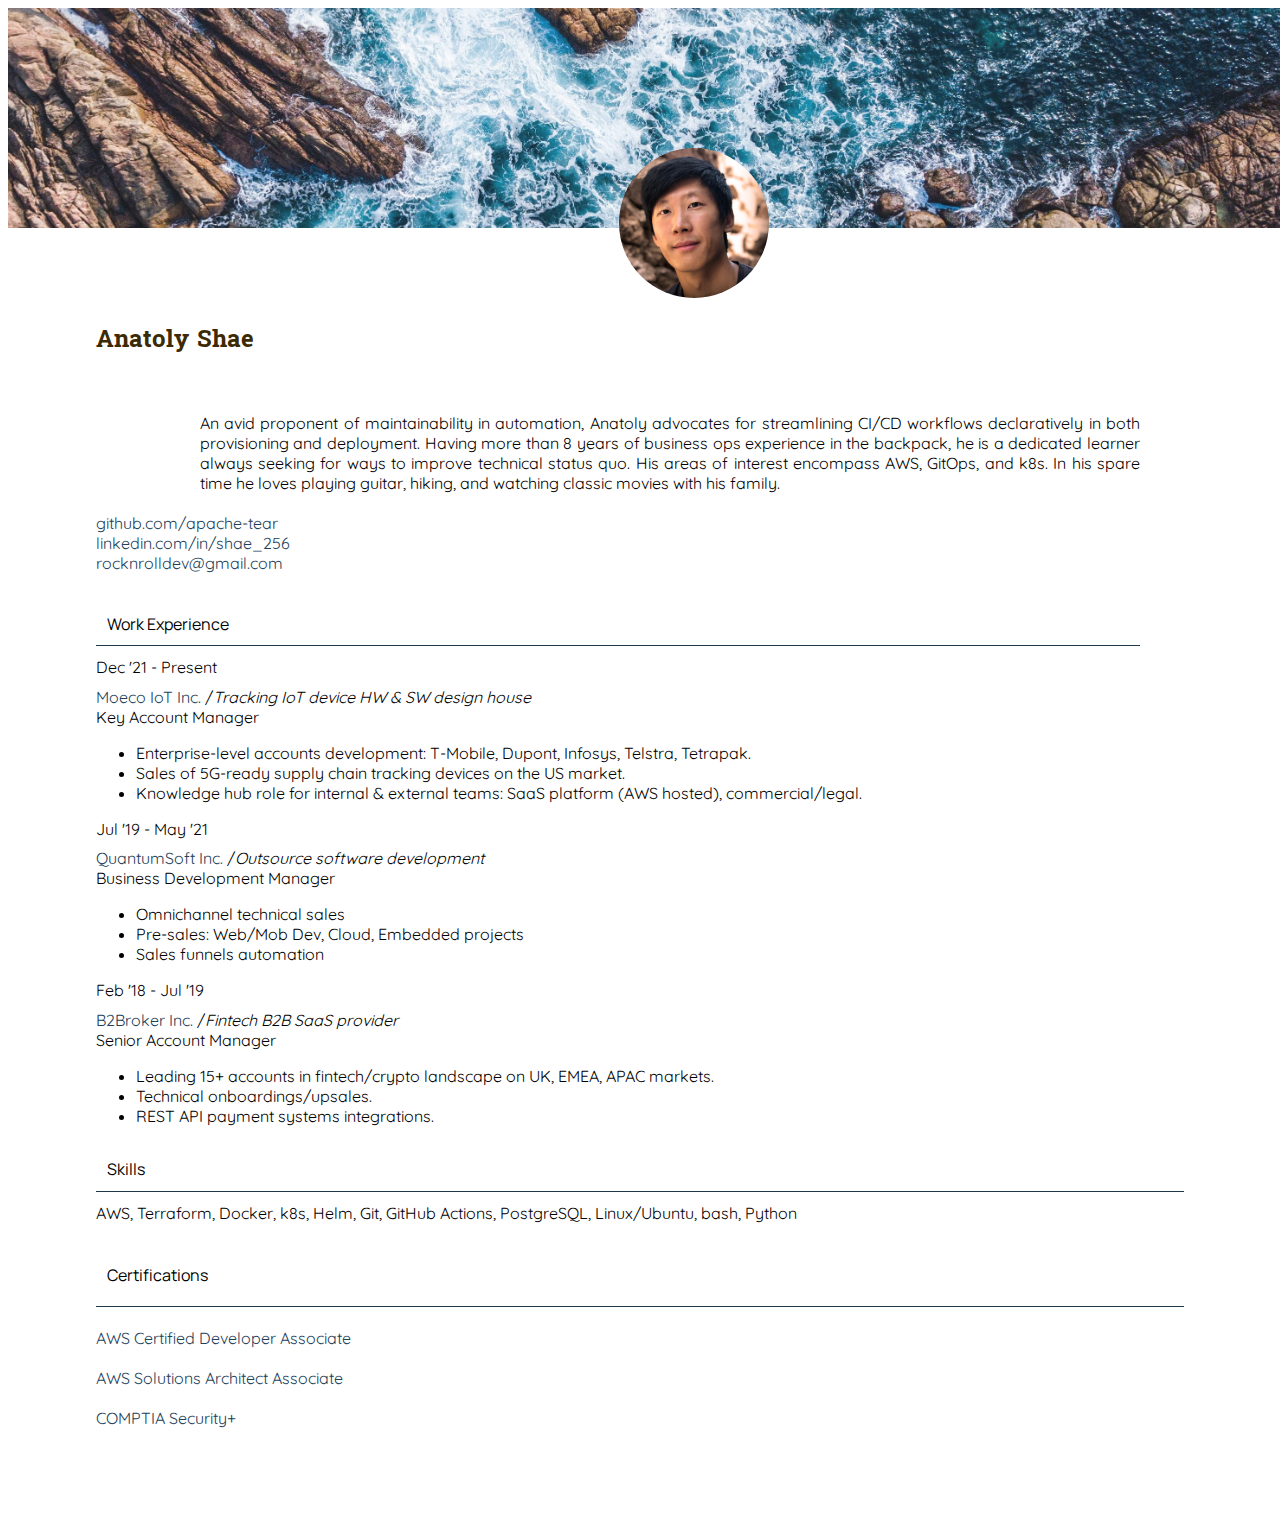
==== commit c2489e82: "Refreshed" ====
--- a/static/index.html
+++ b/static/index.html
@@ -34,7 +34,7 @@
         
         <div class="row bio">
             <div>                
-                An avid proponent of maintainability in automation, Anatoly advocates for streamlining CI/CD workflows declaratively in both provisioning and deployment. Having more than 8 years of business ops experience in the backpack, he is a dedicated learner always seeking for ways to improve technical status quo. His areas of interest encompass GitOps, k8s at scale, and secure pipelines. In his spare time he loves playing guitar, hiking, and watching classic movies with his family. 
+                An avid proponent of maintainability in automation, Anatoly advocates for streamlining CI/CD workflows declaratively in both provisioning and deployment. Having more than 8 years of business ops experience in the backpack, he is a dedicated learner always seeking for ways to improve technical status quo. His areas of interest encompass AWS, GitOps, and k8s. In his spare time he loves playing guitar, hiking, and watching classic movies with his family. 
             </div>        
         </div>
         
@@ -44,7 +44,7 @@
                     <a href="https://github.com/apache-tear" target="_blank">github.com/apache-tear</a>
                 </div>
                 <div class="col-sm-auto">
-                    <a href="https://linked.in/shae_256" target="_blank">linked.in/shae_256</a>
+                    <a href="https://linkedin.com/in/shae_256" target="_blank">linkedin.com/in/shae_256</a>
                 </div>
                 <div class="col-sm-auto">
                     <a href="mailto:rocknrolldev@gmail.com" target="_blank">rocknrolldev@gmail.com</a>
@@ -63,22 +63,10 @@
                                 <a href="https://moeco.io" target="_blank">Moeco IoT Inc.</a> /<i>Tracking IoT device HW & SW design house</i></br>
                                 <span>Key Account Manager</span>
                                     <ul>
-                                        <li>Technical pre-sales, customer onboardings</li>
-                                        <li>Knowledge hub role for internal dev teams and 3rd party stakeholders (e.g. TetraPak, DuPont, Denso)</li>
-                                        <li>Participation in SaaS release cycle: gathering market data, feature dev planning, reviews.</li>
+                                        <li>Enterprise-level accounts development: T-Mobile, Dupont, Infosys, Telstra, Tetrapak.</li>
+                                        <li>Sales of 5G-ready supply chain tracking devices on the US market.</li>
+                                        <li>Knowledge hub role for internal & external teams: SaaS platform (AWS hosted), commercial/legal.</li>
                                     </ul>
-                            </div>
-                        </div>
-
-                        <div class="row">
-                            <div class="col-lg-3 text-center dates">Jul '21 - Nov '21</div>
-                            <div class="col-lg-9">
-                                <a href="https://gcorelabs.com" target="_blank">G-Core Labs S.A.</a> /<i>Cloud infrastructure provider</i></br>
-                                <span>Business Development Manager</span>
-                                        <ul>
-                                            <li>Building sales pipelines for custom soft dev department from scratch in AR, telemedicine, distributed cloud systems domains.</li>
-                                            <li>Pre-sales</li>
-                                        </ul>
                             </div>
                         </div>
 
@@ -94,6 +82,19 @@
                                     </ul>
                             </div>
                         </div>
+
+                        <div class="row">
+                            <div class="col-lg-3 text-center dates">Feb '18 - Jul '19</div>
+                            <div class="col-lg-9">
+                                <a href="https://b2broker.net" target="_blank">B2Broker Inc.</a> /<i>Fintech B2B SaaS provider</i></br>
+                                <span>Senior Account Manager</span>
+                                    <ul>
+                                        <li>Leading 15+ accounts in fintech/crypto landscape on UK, EMEA, APAC markets.</li>
+                                        <li>Technical onboardings/upsales.</li>
+                                        <li>REST API payment systems integrations.</li>
+                                    </ul>
+                            </div>
+                        </div>
                 </div>
             </div>
         
@@ -101,12 +102,8 @@
             <div class="col-lg-4">
                 <div class="cont-info" id="skills">
                     <div class="l2-label">Skills</div>
-                    <div class="text-skills">AWS, Terraform, k8s, Docker, Helm, ArgoCD, Prometheus, Grafana, Git, GitHub Actions, PostgreSQL, Linux/Ubuntu <br>
-                        <p></p> 
-                        Read-Write: Bash, Python <br>
-                        Read-only: Swift, JavaScript
-                    </div> <br>
-                    </div>    
+                    <div class="text-skills">AWS, Terraform, Docker, k8s, Helm, Git, GitHub Actions, PostgreSQL, Linux/Ubuntu, bash, Python</div>
+                </div>    
                 
                 <div class="cont-info" id="certs">
                     <div class="l2-label">Certifications</div>
